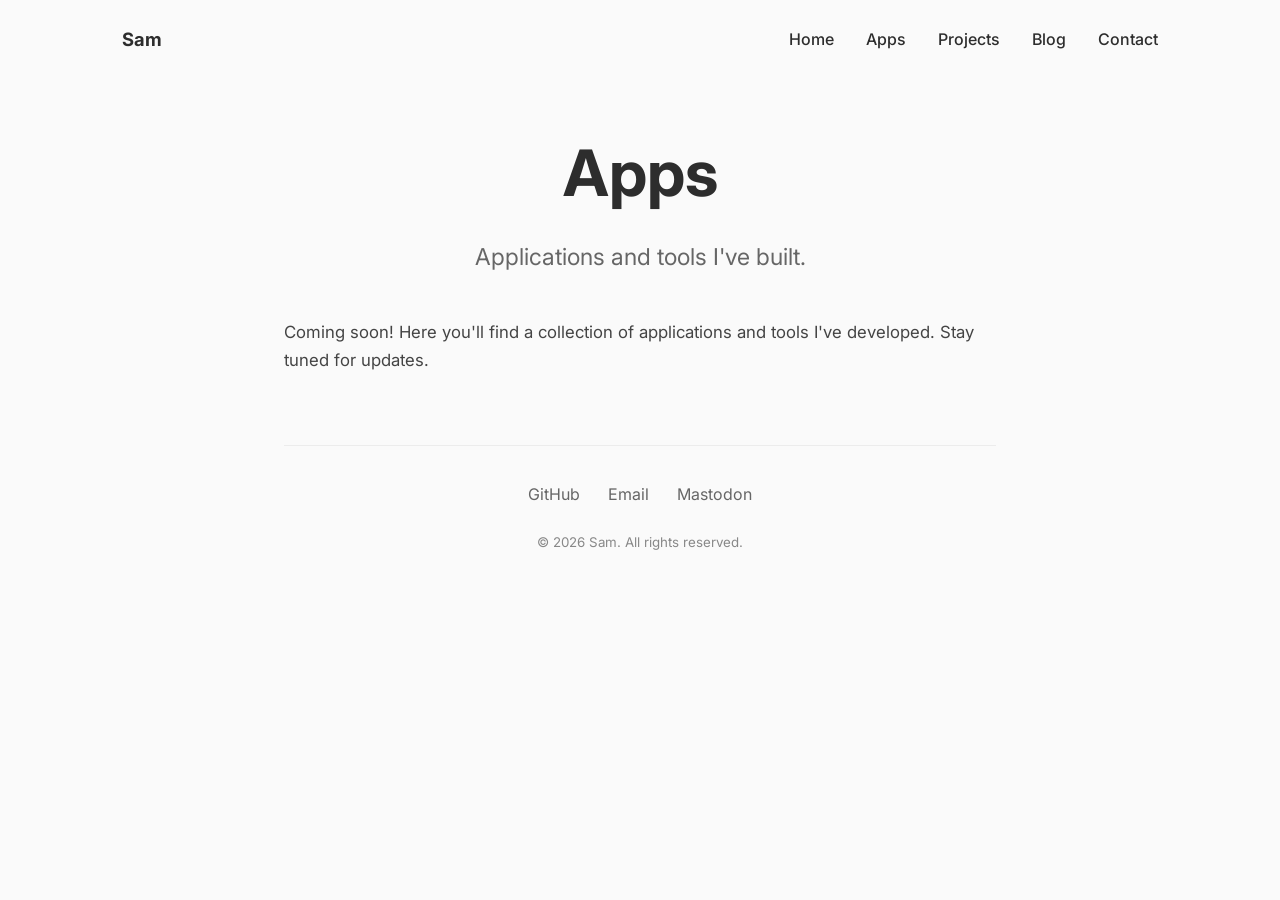
==== apps.html @ 12e50ba7 "Add shared CSS and placeholder pages for Apps, Projects, Blog, and Contact" ====
<!DOCTYPE html>
<html lang="en">
<head>
<meta charset="UTF-8">
<meta name="viewport" content="width=device-width, initial-scale=1.0">

<title>Sam | Apps</title>

<link rel="preconnect" href="https://fonts.googleapis.com">
<link rel="preconnect" href="https://fonts.gstatic.com" crossorigin>
<link href="https://fonts.googleapis.com/css2?family=Inter:wght@300;400;600;700&display=swap" rel="stylesheet">

<link rel="stylesheet" href="styles.css">

</head>

<body>

<nav>

<div class="logo">Sam</div>

<ul>

<li><a href="index.html">Home</a></li>
<li><a href="apps.html">Apps</a></li>
<li><a href="projects.html">Projects</a></li>
<li><a href="blog.html">Blog</a></li>
<li><a href="contact.html">Contact</a></li>

</ul>

</nav>

<main>

<h1>Apps</h1>

<p class="subtitle">
Applications and tools I've built.
</p>

<div class="content">

<p>Coming soon! Here you'll find a collection of applications and tools I've developed. Stay tuned for updates.</p>

</div>

<footer>

<div class="social">

<a href="#">GitHub</a>
<a href="#">Email</a>
<a href="#">Mastodon</a>

</div>

<small>

© 2026 Sam. All rights reserved.

</small>

</footer>

</main>

</body>
</html>
---- styles.css ----
:root{
    --accent:#F06A8A;
    --text:#2d2d2d;
    --muted:#666;
    --border:#ececec;
    --bg:#fafafa;
}

*{
    margin:0;
    padding:0;
    box-sizing:border-box;
}

body{
    font-family:"Inter",sans-serif;
    background:var(--bg);
    color:var(--text);
    line-height:1.7;
}

nav{
    max-width:1100px;
    margin:auto;
    padding:24px 32px;

    display:flex;
    justify-content:space-between;
    align-items:center;
}

.logo{
    font-weight:700;
    font-size:1.15rem;
}

nav ul{
    display:flex;
    list-style:none;
    gap:2rem;
}

nav a{
    text-decoration:none;
    color:var(--text);
    font-weight:500;
}

nav a:hover{
    color:var(--accent);
}

main{
    max-width:760px;
    margin:0 auto;
    padding:40px 24px 80px;
    text-align:center;
}

.hero img{
    width:180px;
    margin-bottom:25px;
}

h1{
    font-size:4rem;
    font-weight:700;
    margin-bottom:10px;
}

h2{
    font-size:2.5rem;
    font-weight:700;
    margin-bottom:20px;
}

.subtitle{
    font-size:1.45rem;
    color:var(--muted);
    margin-bottom:40px;
}

.intro{
    font-size:1.15rem;
    color:#444;
    margin-bottom:60px;
}

.content{
    font-size:1.05rem;
    color:#444;
    margin-bottom:40px;
    text-align:left;
}

.content p{
    margin-bottom:20px;
}

.quote{
    font-family:Georgia,serif;
    font-style:italic;
    font-size:1.55rem;
    color:#555;
    margin:70px auto;
    max-width:650px;
    position:relative;
}

.quote:before{
    content:"";
    font-size:4rem;
    position:absolute;
    left:-30px;
    top:-20px;
    color:#ddd;
}

.quote:after{
    content:"";
    font-size:4rem;
    position:absolute;
    right:-20px;
    bottom:-50px;
    color:#ddd;
}

footer{
    border-top:1px solid var(--border);
    margin-top:70px;
    padding-top:35px;
}

.social{
    display:flex;
    justify-content:center;
    gap:28px;
    margin-bottom:20px;
}

.social a{
    text-decoration:none;
    color:#666;
}

.social a:hover{
    color:var(--accent);
}

small{
    color:#888;
}
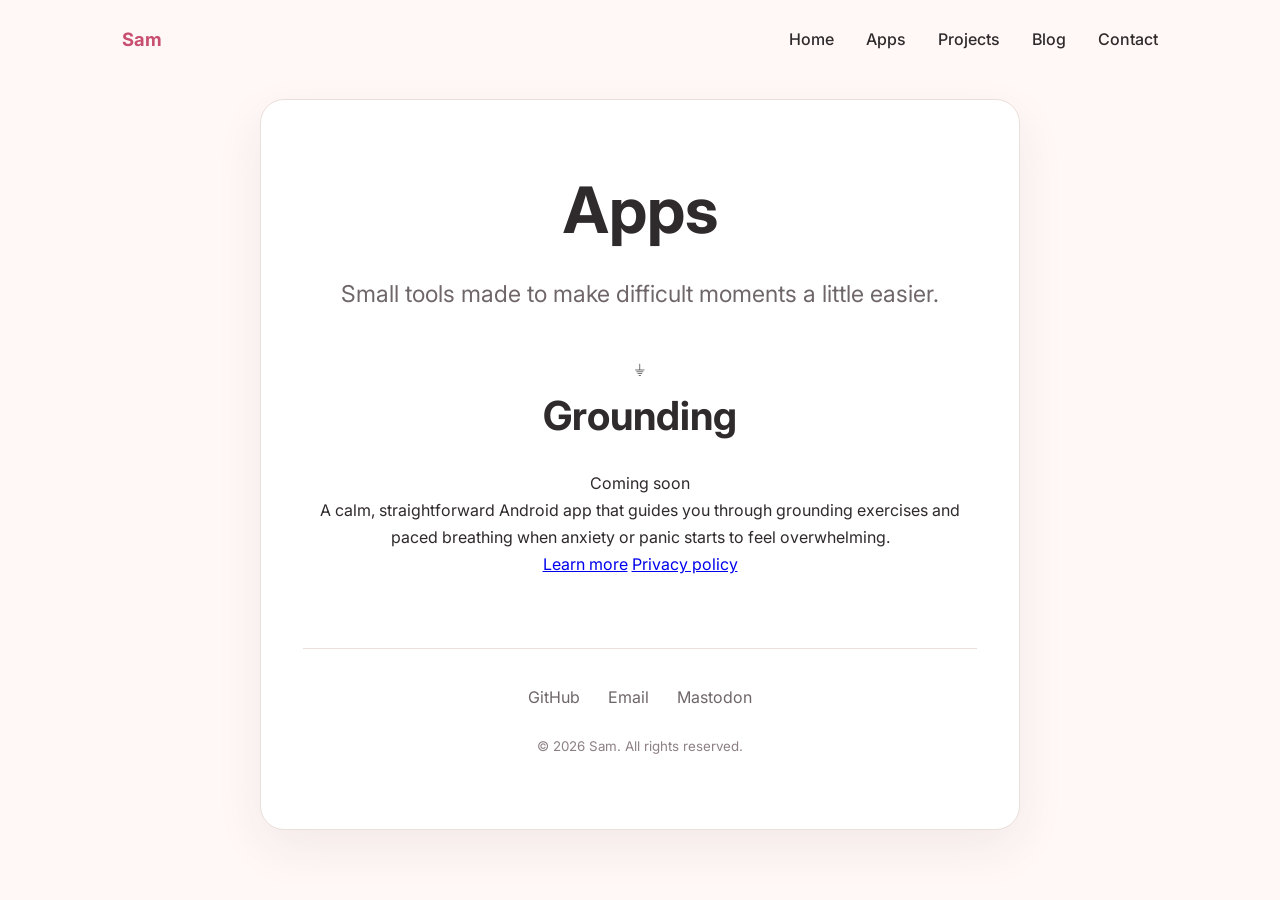
==== commit 17f947bd: "Add app card list" ====
--- a/apps.html
+++ b/apps.html
@@ -5,6 +5,9 @@
 <meta name="viewport" content="width=device-width, initial-scale=1.0">
 
 <title>Sam | Apps</title>
+
+<link rel="icon" type="image/png" sizes="32x32" href="/images/PiratePiggy.png">
+<link rel="apple-touch-icon" href="/images/PiratePiggy.png">
 
 <link rel="preconnect" href="https://fonts.googleapis.com">
 <link rel="preconnect" href="https://fonts.gstatic.com" crossorigin>
@@ -37,14 +40,38 @@
 <h1>Apps</h1>
 
 <p class="subtitle">
-Applications and tools I've built.
+Small tools made to make difficult moments a little easier.
 </p>
 
-<div class="content">
+<section class="app-list" aria-label="Applications">
 
-<p>Coming soon! Here you'll find a collection of applications and tools I've developed. Stay tuned for updates.</p>
+<article class="app-card">
+
+<div class="app-icon" aria-hidden="true">
+<span>⏚</span>
+</div>
+
+<div class="app-details">
+
+<div class="app-heading">
+<h2>Grounding</h2>
+<span class="app-status">Coming soon</span>
+</div>
+
+<p>
+A calm, straightforward Android app that guides you through grounding exercises and paced breathing when anxiety or panic starts to feel overwhelming.
+</p>
+
+<div class="app-links">
+<a href="#">Learn more</a>
+<a href="#">Privacy policy</a>
+</div>
 
 </div>
+
+</article>
+
+</section>
 
 <footer>
 
--- a/styles.css
+++ b/styles.css
@@ -1,9 +1,12 @@
 :root{
     --accent:#F06A8A;
-    --text:#2d2d2d;
-    --muted:#666;
-    --border:#ececec;
-    --bg:#fafafa;
+    --accent-dark:#C94F70;
+    --text:#2F2A2C;
+    --muted:#6F666A;
+    --border:#EADFDA;
+    --bg:#FFF8F6;
+    --surface:#FFFFFF;
+    --soft-accent:#FCE8EE;
 }
 
 *{
@@ -32,6 +35,7 @@
 .logo{
     font-weight:700;
     font-size:1.15rem;
+    color:var(--accent-dark);
 }
 
 nav ul{
@@ -52,20 +56,26 @@
 
 main{
     max-width:760px;
-    margin:0 auto;
-    padding:40px 24px 80px;
+    margin:20px auto 40px;
+    padding:56px 42px 70px;
     text-align:center;
+    background:var(--surface);
+    border:1px solid var(--border);
+    border-radius:24px;
+    box-shadow:0 18px 50px rgba(70,45,50,0.07);
 }
 
 .hero img{
     width:180px;
     margin-bottom:25px;
+    filter:drop-shadow(0 12px 20px rgba(90,45,55,0.12));
 }
 
 h1{
     font-size:4rem;
     font-weight:700;
     margin-bottom:10px;
+    color:var(--text);
 }
 
 h2{
@@ -82,13 +92,13 @@
 
 .intro{
     font-size:1.15rem;
-    color:#444;
+    color:#4D4549;
     margin-bottom:60px;
 }
 
 .content{
     font-size:1.05rem;
-    color:#444;
+    color:#4D4549;
     margin-bottom:40px;
     text-align:left;
 }
@@ -101,28 +111,19 @@
     font-family:Georgia,serif;
     font-style:italic;
     font-size:1.55rem;
-    color:#555;
+    color:#5E5358;
     margin:70px auto;
     max-width:650px;
     position:relative;
+    background:var(--soft-accent);
+    border:1px solid var(--border);
+    border-radius:18px;
+    padding:28px 36px;
 }
 
-.quote:before{
-    content:"";
-    font-size:4rem;
-    position:absolute;
-    left:-30px;
-    top:-20px;
-    color:#ddd;
-}
-
+.quote:before,
 .quote:after{
     content:"";
-    font-size:4rem;
-    position:absolute;
-    right:-20px;
-    bottom:-50px;
-    color:#ddd;
 }
 
 footer{
@@ -140,7 +141,7 @@
 
 .social a{
     text-decoration:none;
-    color:#666;
+    color:var(--muted);
 }
 
 .social a:hover{
@@ -148,5 +149,38 @@
 }
 
 small{
-    color:#888;
+    color:#8D8085;
 }
+
+@media (max-width:700px){
+    nav{
+        padding:20px 18px;
+        align-items:flex-start;
+        gap:20px;
+    }
+
+    nav ul{
+        gap:0.9rem;
+        flex-wrap:wrap;
+        justify-content:flex-end;
+    }
+
+    main{
+        margin:8px 14px 28px;
+        padding:42px 24px 54px;
+        border-radius:18px;
+    }
+
+    h1{
+        font-size:3rem;
+    }
+
+    .subtitle{
+        font-size:1.2rem;
+    }
+
+    .quote{
+        padding:24px;
+        font-size:1.3rem;
+    }
+}
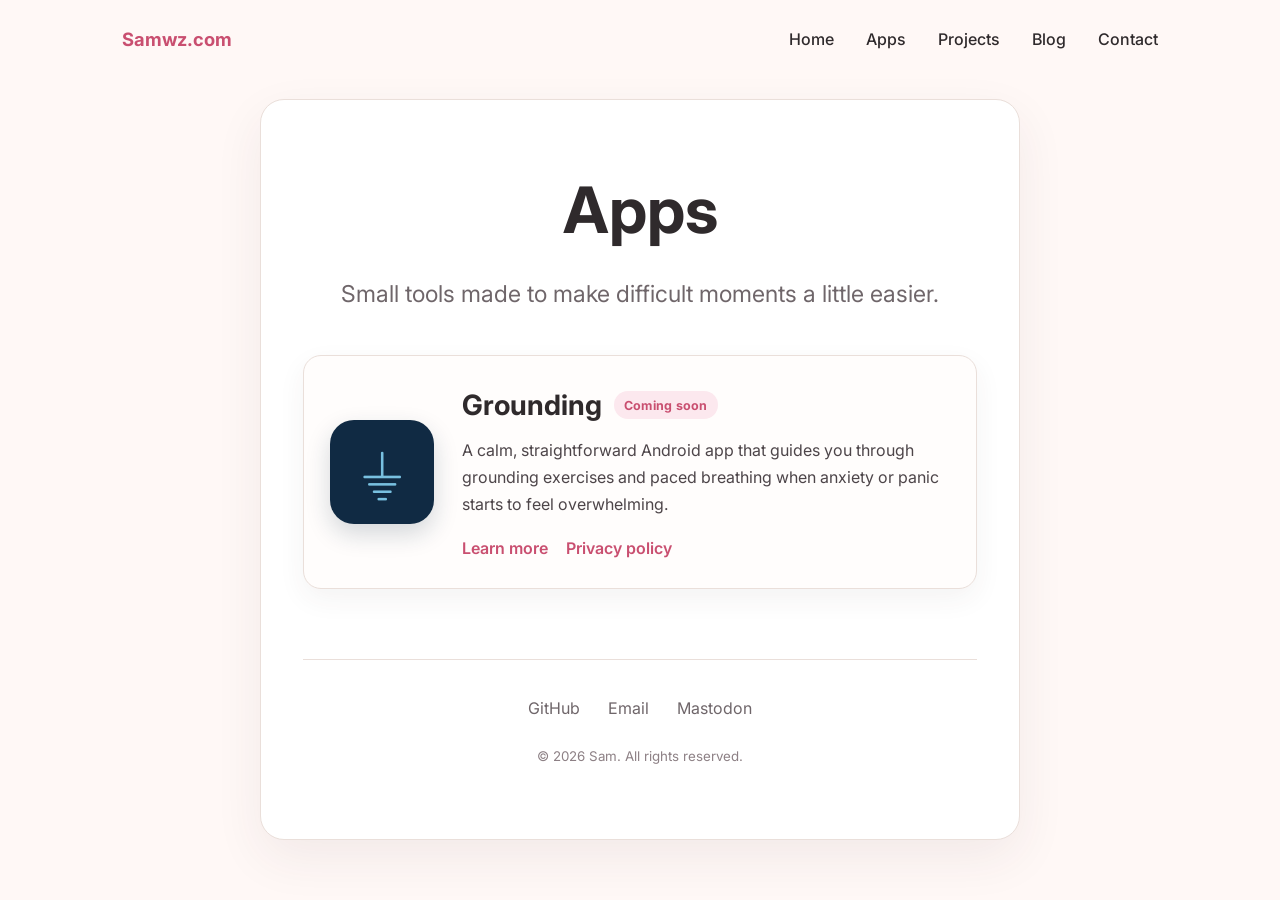
==== commit 208167df: "Link Grounding pages from Apps" ====
--- a/apps.html
+++ b/apps.html
@@ -3,95 +3,42 @@
 <head>
 <meta charset="UTF-8">
 <meta name="viewport" content="width=device-width, initial-scale=1.0">
-
 <title>Sam | Apps</title>
-
 <link rel="icon" type="image/png" sizes="32x32" href="/images/PiratePiggy.png">
 <link rel="apple-touch-icon" href="/images/PiratePiggy.png">
-
 <link rel="preconnect" href="https://fonts.googleapis.com">
 <link rel="preconnect" href="https://fonts.gstatic.com" crossorigin>
 <link href="https://fonts.googleapis.com/css2?family=Inter:wght@300;400;600;700&display=swap" rel="stylesheet">
-
 <link rel="stylesheet" href="styles.css">
-
 </head>
-
 <body>
-
 <nav>
-
-<div class="logo">Sam</div>
-
+<div class="logo">Samwz.com</div>
 <ul>
-
 <li><a href="index.html">Home</a></li>
 <li><a href="apps.html">Apps</a></li>
 <li><a href="projects.html">Projects</a></li>
 <li><a href="blog.html">Blog</a></li>
 <li><a href="contact.html">Contact</a></li>
-
 </ul>
-
 </nav>
-
 <main>
-
 <h1>Apps</h1>
-
-<p class="subtitle">
-Small tools made to make difficult moments a little easier.
-</p>
-
+<p class="subtitle">Small tools made to make difficult moments a little easier.</p>
 <section class="app-list" aria-label="Applications">
-
 <article class="app-card">
-
-<div class="app-icon" aria-hidden="true">
-<span>⏚</span>
+<div class="app-icon" aria-hidden="true"><span>⏚</span></div>
+<div class="app-details">
+<div class="app-heading"><h2>Grounding</h2><span class="app-status">Coming soon</span></div>
+<p>A calm, straightforward Android app that guides you through grounding exercises and paced breathing when anxiety or panic starts to feel overwhelming.</p>
+<div class="app-links"><a href="grounding.html">Learn more</a><a href="grounding-privacy.html">Privacy policy</a></div>
 </div>
-
-<div class="app-details">
-
-<div class="app-heading">
-<h2>Grounding</h2>
-<span class="app-status">Coming soon</span>
-</div>
-
-<p>
-A calm, straightforward Android app that guides you through grounding exercises and paced breathing when anxiety or panic starts to feel overwhelming.
-</p>
-
-<div class="app-links">
-<a href="#">Learn more</a>
-<a href="#">Privacy policy</a>
-</div>
-
-</div>
-
 </article>
-
 </section>
-
 <footer>
-
-<div class="social">
-
-<a href="#">GitHub</a>
-<a href="#">Email</a>
-<a href="#">Mastodon</a>
-
-</div>
-
-<small>
-
-© 2026 Sam. All rights reserved.
-
-</small>
-
+<div class="social"><a href="#">GitHub</a><a href="#">Email</a><a href="#">Mastodon</a></div>
+<small>© 2026 Sam. All rights reserved.</small>
 </footer>
-
 </main>
-
 </body>
 </html>
--- a/styles.css
+++ b/styles.css
@@ -105,6 +105,104 @@
 
 .content p{
     margin-bottom:20px;
+}
+
+.app-list{
+    display:flex;
+    flex-direction:column;
+    gap:22px;
+    margin-top:10px;
+    text-align:left;
+}
+
+.app-card{
+    display:flex;
+    align-items:center;
+    gap:28px;
+    padding:26px;
+    background:#FFFDFC;
+    border:1px solid var(--border);
+    border-radius:18px;
+    box-shadow:0 10px 28px rgba(70,45,50,0.06);
+    transition:transform 160ms ease, box-shadow 160ms ease, border-color 160ms ease;
+}
+
+.app-card:hover{
+    transform:translateY(-2px);
+    border-color:#DFC7CF;
+    box-shadow:0 14px 34px rgba(70,45,50,0.09);
+}
+
+.app-icon{
+    width:104px;
+    height:104px;
+    flex:0 0 104px;
+    display:grid;
+    place-items:center;
+    border-radius:24px;
+    background:#102A43;
+    box-shadow:0 10px 24px rgba(16,42,67,0.18);
+}
+
+.app-icon span{
+    color:#78C0E0;
+    font-size:4rem;
+    line-height:1;
+    transform:translateY(-2px);
+}
+
+.app-details{
+    min-width:0;
+}
+
+.app-heading{
+    display:flex;
+    align-items:center;
+    gap:12px;
+    flex-wrap:wrap;
+    margin-bottom:8px;
+}
+
+.app-heading h2{
+    margin:0;
+    font-size:1.75rem;
+}
+
+.app-status{
+    display:inline-flex;
+    align-items:center;
+    min-height:28px;
+    padding:3px 10px;
+    border-radius:999px;
+    background:var(--soft-accent);
+    color:var(--accent-dark);
+    font-size:0.78rem;
+    font-weight:700;
+    letter-spacing:0.02em;
+}
+
+.app-details p{
+    margin:0;
+    color:#4D4549;
+}
+
+.app-links{
+    display:flex;
+    flex-wrap:wrap;
+    gap:18px;
+    margin-top:16px;
+}
+
+.app-links a{
+    color:var(--accent-dark);
+    font-weight:600;
+    text-decoration:none;
+}
+
+.app-links a:hover{
+    color:var(--accent);
+    text-decoration:underline;
+    text-underline-offset:3px;
 }
 
 .quote{
@@ -179,8 +277,41 @@
         font-size:1.2rem;
     }
 
+    .app-card{
+        align-items:flex-start;
+        gap:18px;
+        padding:20px;
+    }
+
+    .app-icon{
+        width:82px;
+        height:82px;
+        flex-basis:82px;
+        border-radius:20px;
+    }
+
+    .app-icon span{
+        font-size:3.15rem;
+    }
+
+    .app-heading h2{
+        font-size:1.45rem;
+    }
+
     .quote{
         padding:24px;
         font-size:1.3rem;
     }
 }
+
+@media (max-width:500px){
+    .app-card{
+        flex-direction:column;
+    }
+
+    .app-icon{
+        width:76px;
+        height:76px;
+        flex-basis:76px;
+    }
+}
